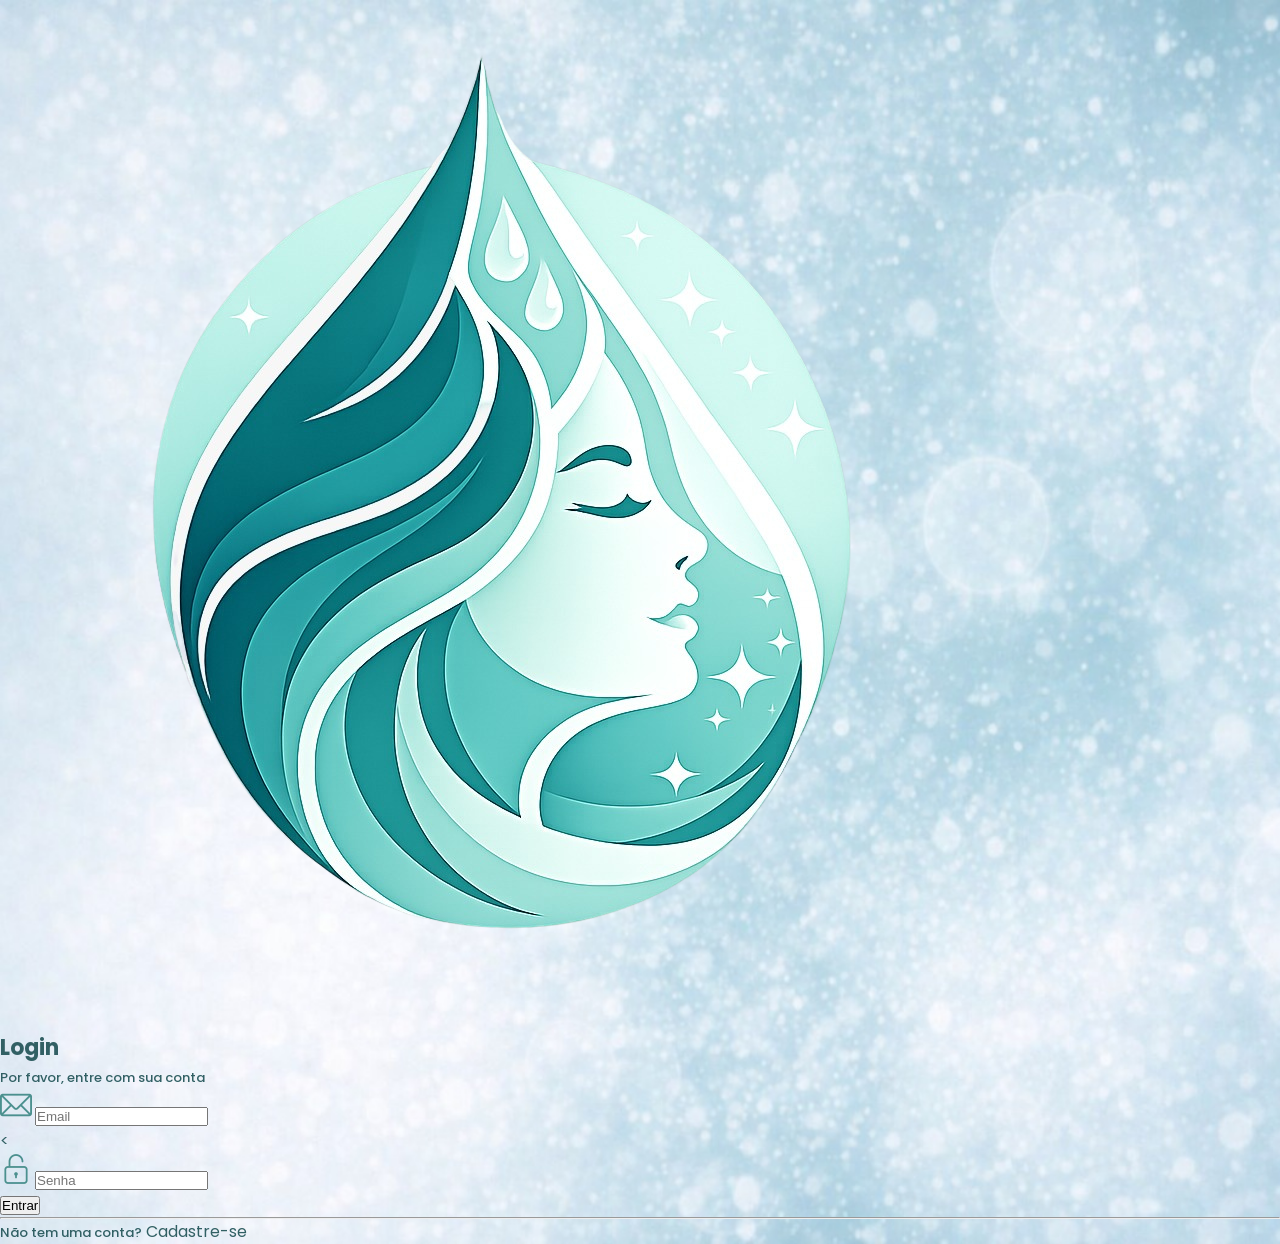
==== login.html @ 98a484c6 "Código de html da página de login do site" ====
<!DOCTYPE html>
<html lang="pt-br">
<head>
  <meta charset="UTF-8">
  <meta name="viewport" content="width=device-width, initial-scale=1.0">
  <title>Login</title>
  <link rel="stylesheet" href="./css/login.css">
  <link rel="stylesheet" href="./css/global.css">
  <link rel="stylesheet" href="./css/responsividade_login.css">
</head>
<body>
  <main class="login_main">
  <img src="./assets/logo_sem_escrita.png" alt="Logo">

        <div class="content_login">

          <div class="title_login">
            <h2>Login</h2>
            <span>Por favor, entre com sua conta</span>
          </div>

             
              <div class="form_login">

               
                  <div class="group_login">
               
                  <span class="icon">
                    <svg width="32" height="32" viewBox="0 0 32 32" fill="none" xmlns="http://www.w3.org/2000/svg" xmlns:xlink="http://www.w3.org/1999/xlink">
                      <rect width="32" height="32" fill="url(#pattern0_77_13)"/>
                      <defs>
                      <pattern id="pattern0_77_13" patternContentUnits="objectBoundingBox" width="1" height="1">
                      <use xlink:href="#image0_77_13" transform="scale(0.015625)"/>
                      </pattern>
                      <image id="image0_77_13" width="64" height="64" preserveAspectRatio="none" xlink:href="[data-uri]"/>
                      </defs>
                    </svg>
                  </span>

                
                  <input type="email" id="email" placeholder="Email" required>
                  </div>

                  <
                <div class="group_login">
                
                <span class="icon">
                  <svg width="32" height="32" viewBox="0 0 32 32" fill="none" xmlns="http://www.w3.org/2000/svg" xmlns:xlink="http://www.w3.org/1999/xlink">
                    <rect width="32" height="32" fill="url(#pattern0_77_11)"/>
                    <defs>
                    <pattern id="pattern0_77_11" patternContentUnits="objectBoundingBox" width="1" height="1">
                    <use xlink:href="#image0_77_11" transform="scale(0.015625)"/>
                    </pattern>
                    <image id="image0_77_11" width="64" height="64" preserveAspectRatio="none" xlink:href="[data-uri]"/>
                    </defs>
                  </svg>

                </span>

                 
                <input type="password" id="senha" placeholder="Senha" required>
                </div>


                
                <button type="submit" class="btn_conta">
                  Entrar
                </button>

                </div>
            </form>    

            <hr>

            <div class="login_redirect">
              <span>Não tem uma conta?</span>
              <a href="cadastro.html">Cadastre-se</a>
            </div>

        </div>
    </main>

  
</body>
</html>
---- css/global.css ----
@import url("https://fonts.googleapis.com/css2?family=Inter:ital,opsz,wght@0,14..32,100..900;1,14..32,100..900&family=Poppins:ital,wght@0,100;0,200;0,300;0,400;0,500;0,600;0,700;0,800;0,900;1,100;1,200;1,300;1,400;1,500;1,600;1,700;1,800;1,900&display=swap");

* {
  margin: 0;
  padding: 0;
  box-sizing: border-box;
  text-decoration: none;
}

:root {
  --cor-primaria: #73c0b0;
  --cor-segundaria: #4b908e;
  --cor-header: #c0d6d4;
  --cor-barra-header: #dcf3f1;
  --cor-conteiner: #7b989a;
  --cor-placeholder: #002538;
  --cor-inputs: #f3fdfc;
  --cor-button: #4f8f97;
  --cor-button-hover: #316064;
  --cor-alerta: #F4DC70;

  --cor-conteiner-cadastro: #fdfbfe;

  
  --font-family: "Poppins", sans-serif;
  --font-cor-primaria: #316064;
  --font-cor-segundaria: #ffffff;
  --font-cor-terciaria: #217676;

  
  --font-size-h1: 32px;
  --font-size-h2: 22px;
  --font-size-h3: 18px;
  --font-size-h4: 16px;
  --font-size-body: 14px;
  --font-size-small: 13px;
  --font-size-xs: 12px;


  --font-weight-bold: 700;
  --font-weight-semibold: 600;
  --font-weight-medium: 500;
  --font-weight-regular: 400;
}

body {
  font-family: var(--font-family);
  background-image: url(../assets/fundo-site.png);
  background-size: cover;
  position: relative;
  color: var(--font-cor-primaria);
  height: 100%;
  width: 100%;
}

h1 {
  font-size: var(--font-size-h1);
  font-weight: var(--font-weight-bold);
}

h2 {
  font-size: var(--font-size-h2);
  font-weight: var(--font-weight-bold);
}

h3 {
  font-size: var(--font-size-h3);
  font-weight: var(--font-weight-semibold);
}

h4 {
  font-size: var(--font-size-h4);
  font-weight: var(--font-weight-semibold);
}

p {
  font-size: var(--font-size-body);
  font-weight: var(--font-weight-regular);
}

span {
  font-size: var(--font-size-small);
  font-weight: var(--font-weight-medium);
}

a {
  color: var(--font-cor-primaria);
}
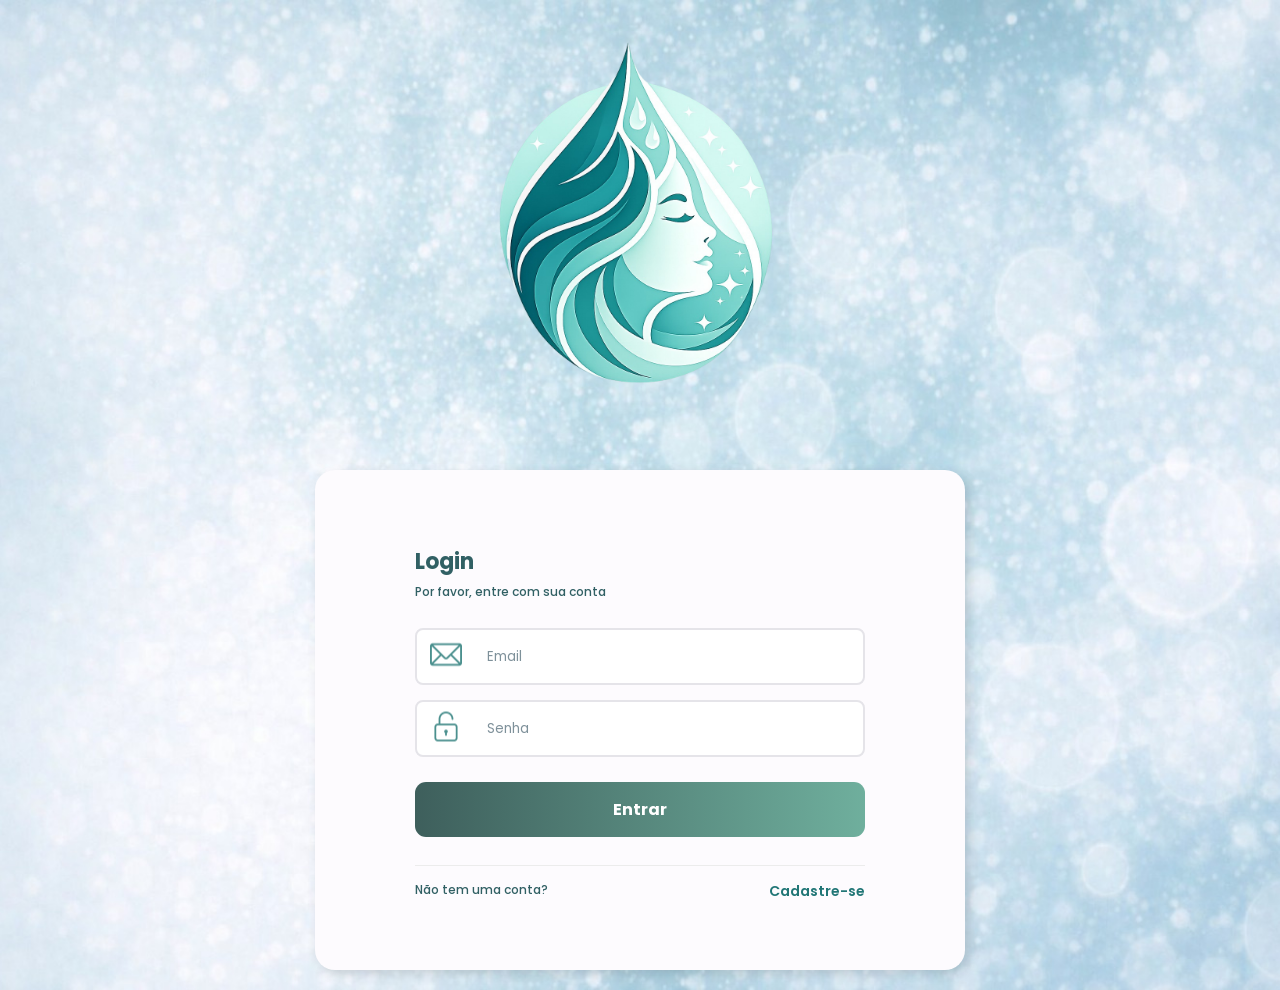
==== commit d9038b42: "adição do index para poder aparecer a página de login e cadastro diretamente (conexão direta da pági" ====
--- a/login.html
+++ b/login.html
@@ -41,7 +41,7 @@
                   <input type="email" id="email" placeholder="Email" required>
                   </div>
 
-                  <
+                  
                 <div class="group_login">
                 
                 <span class="icon">
--- a/css/login.css
+++ b/css/login.css
@@ -0,0 +1,139 @@
+.login_main{
+    display: flex;
+    align-items: center; 
+    justify-content: center; 
+    gap: 70px; 
+    min-height: 100vh; 
+    padding: 20px;
+}
+
+
+.login_main img {
+    width: 100%;
+    max-width: 400px;
+    height: auto;
+}
+
+
+.title_login{
+    width: 100%;
+    max-width: 450px;
+    margin: 0 auto;
+    text-align: left;
+    margin-top: 50px;
+}
+
+
+.content_login{
+    background-color: var(--cor-conteiner-cadastro);
+    padding: 25px;
+    margin-top: 20px;
+    width: 100%;
+    min-height: 500px;
+    max-width: 650px;
+    border-radius: 20px;
+    box-shadow: 4px 4px 12px rgba(0, 0, 0, 0.137);
+    display: flex;
+    flex-direction: column;
+}
+
+.content_login span{
+    font-size: var(--font-size-xs);
+}
+
+
+.form_login {
+    display: flex;
+    flex-direction: column;
+    align-items: center;
+    width: 100%;
+    margin-top: 10px;
+}
+
+
+.group_login {
+    position: relative;
+    width: 100%;
+    max-width: 450px;
+    margin-top: 15px; 
+}
+
+
+.group_login input {
+    width: 100%;
+    max-width: 450px;
+    height: 57px;
+    padding: 15px 10px 15px 70px;
+    border-radius: 8px;
+    border: 2px solid #E5E4E9;
+    outline: none;
+    background: var(--font-cor-segundaria);
+}
+
+
+.group_login .icon {
+    position: absolute;
+    left: 15px;
+    top: 50%;
+    transform: translateY(-50%); 
+}
+
+
+.form_login input::placeholder {
+    font-family: var(--font-family);
+    color: var(--cor-placeholder);
+    opacity: 0.5;
+}
+
+
+
+.btn_conta {
+    display: flex;
+    justify-content: center;
+    align-items: center;
+    width: 100%;
+    max-width: 450px;
+    height: 55px;
+    border-radius: 11px;
+    background: linear-gradient(90deg, #3E5F5C, #6FAF9D);
+    color: var(--font-cor-segundaria);
+    font-size: 16px;
+    cursor: pointer;
+    transition: 0.3s;
+    border: none;
+    margin-top: 25px;
+    font-family: var(--font-family);
+    font-weight: var(--font-weight-bold);
+}
+
+.btn_conta:hover {
+    background: var(--cor-button-hover);
+    transition: 0.7s;
+}
+
+
+.content_login hr {
+    margin-top: 28px;
+    width: 100%;
+    max-width: 450px;
+    border: none;
+    border-top: 1px solid #ECECEC;
+    align-self: center; 
+}
+
+
+.login_redirect{
+    width: 100%;
+    max-width: 450px;
+    margin: 15px auto;
+    display: flex;
+    justify-content: space-between;
+}
+
+
+.login_redirect a{
+    font-size: var(--font-size-body);
+    color: var(--font-cor-terciaria);
+    font-family: var(--font-family);
+    font-weight: var(--font-weight-semibold);
+}
--- a/css/responsividade_login.css
+++ b/css/responsividade_login.css
@@ -0,0 +1,45 @@
+/* responsividade tablet */
+@media (max-width: 1280px){
+
+    .login_main{
+        flex-direction: column;
+        gap: 30px;
+    }
+
+    .logo_login{
+        max-width: 220px;
+    }
+
+    .content_login{
+        width: 90%;
+        max-width: 650px;
+    }
+}
+
+/* responsividade mobile */
+@media (max-width: 767px){
+
+    .login_main{
+        padding: 15px;
+        gap: 20px;
+    }
+
+    .logo_login{
+        max-width: 180px;
+    }
+
+    .content_login{
+        width: 100%;
+        padding: 20px;
+        min-height: auto;
+    }
+
+    .title_login h2{
+        font-size: 32px;
+    }
+
+    .title_login span{
+        font-size: 14px;
+    }
+
+}
